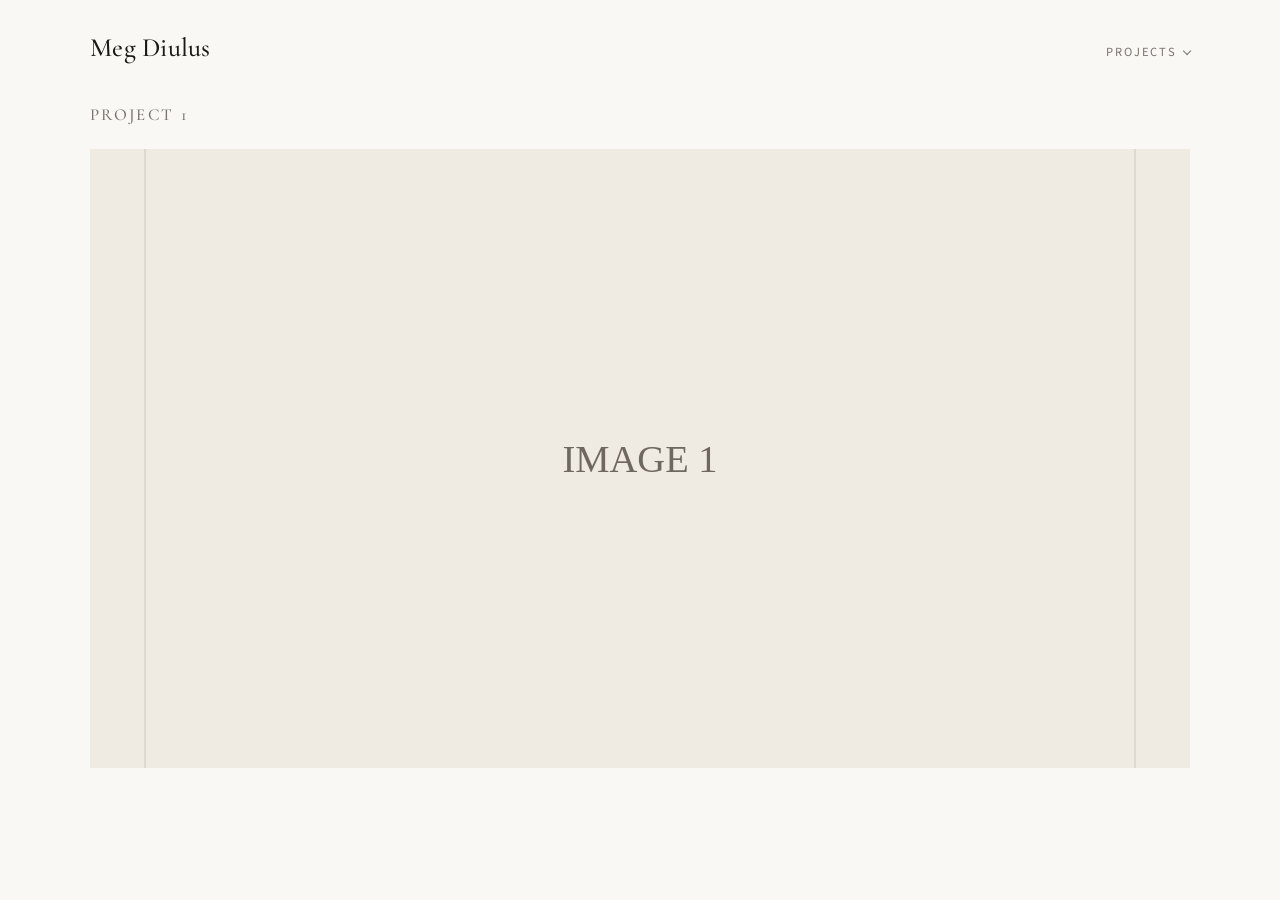
==== projects/project-1.html @ 422d92bd "Simplify the portfolio to a home page and project pages Name links home, a Projects dropdown in the " ====
<!DOCTYPE html>
<html lang="en">
  <head>
    <meta charset="utf-8" />
    <meta name="viewport" content="width=device-width, initial-scale=1" />
    <title>Project 1 — Meg Diulus</title>
    <link rel="preconnect" href="https://fonts.googleapis.com" />
    <link rel="preconnect" href="https://fonts.gstatic.com" crossorigin />
    <link
      href="https://fonts.googleapis.com/css2?family=Cormorant+Garamond:ital,wght@0,500;0,600;1,500&family=Source+Sans+3:wght@400;500&display=swap"
      rel="stylesheet"
    />
    <link rel="stylesheet" href="../styles.css" />
  </head>
  <body>
    <header class="site-header">
      <a class="wordmark" href="../index.html">Meg Diulus</a>
      <details class="nav-drop">
        <summary>Projects</summary>
        <ul>
          <li><a class="is-active" href="project-1.html">Project 1</a></li>
          <li><a href="project-2.html">Project 2</a></li>
          <li><a href="project-3.html">Project 3</a></li>
        </ul>
      </details>
    </header>

    <main class="page">
      <h1 class="page-title">Project 1</h1>
      <img class="feature" src="../assets/image-1.svg" alt="Image 1" />
    </main>
  </body>
</html>
---- styles.css ----
:root {
  --bg: #faf8f5;
  --ink: #1a1917;
  --muted: #7a746c;
  --line: #e6e0d8;
  --paper: #f3eee7;
  --column: min(1100px, 100% - 2 * clamp(1.5rem, 6vw, 4.5rem));
}

* {
  box-sizing: border-box;
}

body {
  margin: 0;
  min-height: 100vh;
  color: var(--ink);
  background: var(--bg);
  font-family: "Source Sans 3", "Helvetica Neue", Helvetica, Arial, sans-serif;
}

img {
  display: block;
  width: 100%;
}

a {
  color: inherit;
  text-decoration: none;
}

.site-header {
  display: flex;
  align-items: baseline;
  justify-content: space-between;
  gap: 2rem;
  width: var(--column);
  margin-inline: auto;
  padding: 2rem 0 1.75rem;
}

.wordmark {
  font-family: "Cormorant Garamond", Georgia, serif;
  font-size: 1.65rem;
  font-weight: 500;
  letter-spacing: 0.01em;
}

.nav-drop {
  position: relative;
}

.nav-drop summary {
  display: inline-flex;
  align-items: center;
  gap: 0.4rem;
  color: var(--muted);
  font-size: 0.78rem;
  letter-spacing: 0.16em;
  text-transform: uppercase;
  list-style: none;
  cursor: pointer;
}

.nav-drop summary::-webkit-details-marker {
  display: none;
}

.nav-drop summary::after {
  content: "";
  width: 0.32rem;
  height: 0.32rem;
  margin-bottom: 0.12rem;
  border-right: 1.4px solid currentColor;
  border-bottom: 1.4px solid currentColor;
  transform: rotate(45deg);
}

.nav-drop ul {
  position: absolute;
  top: calc(100% + 0.7rem);
  right: 0;
  z-index: 10;
  min-width: 11rem;
  margin: 0;
  padding: 0.55rem 0;
  list-style: none;
  background: #fff;
  border: 1px solid var(--line);
  opacity: 0;
  visibility: hidden;
  transform: translateY(-4px);
  transition: opacity 140ms ease, transform 140ms ease, visibility 140ms ease;
}

.nav-drop[open] ul,
.nav-drop:hover ul,
.nav-drop:focus-within ul {
  opacity: 1;
  visibility: visible;
  transform: translateY(0);
}

.nav-drop a {
  display: block;
  padding: 0.45rem 1rem;
  color: var(--ink);
  font-size: 0.95rem;
}

.nav-drop a:hover,
.nav-drop a.is-active {
  color: var(--muted);
}

.page {
  width: var(--column);
  margin-inline: auto;
  padding: 0.75rem 0 6rem;
}

.intro {
  max-width: 34rem;
  margin: 0 0 2.75rem;
  font-family: "Cormorant Garamond", Georgia, serif;
  font-size: 1.5rem;
  font-style: italic;
  font-weight: 500;
  line-height: 1.4;
}

.page-title {
  margin: 0 0 1.5rem;
  font-family: "Cormorant Garamond", Georgia, serif;
  font-size: 1.05rem;
  font-weight: 500;
  letter-spacing: 0.14em;
  text-transform: uppercase;
  color: var(--muted);
}

.grid {
  display: grid;
  grid-template-columns: 1fr;
  gap: 1.75rem;
}

.card {
  display: block;
  color: var(--ink);
}

.card img {
  aspect-ratio: 4 / 3;
  object-fit: cover;
  background: var(--paper);
}

.card span {
  display: block;
  margin-top: 0.7rem;
  font-family: "Cormorant Garamond", Georgia, serif;
  font-size: 1.2rem;
}

.card:hover span {
  color: var(--muted);
}

.feature {
  aspect-ratio: 16 / 9;
  object-fit: cover;
  background: var(--paper);
}

@media (min-width: 760px) {
  .grid {
    grid-template-columns: repeat(3, 1fr);
    gap: 2rem;
  }
}
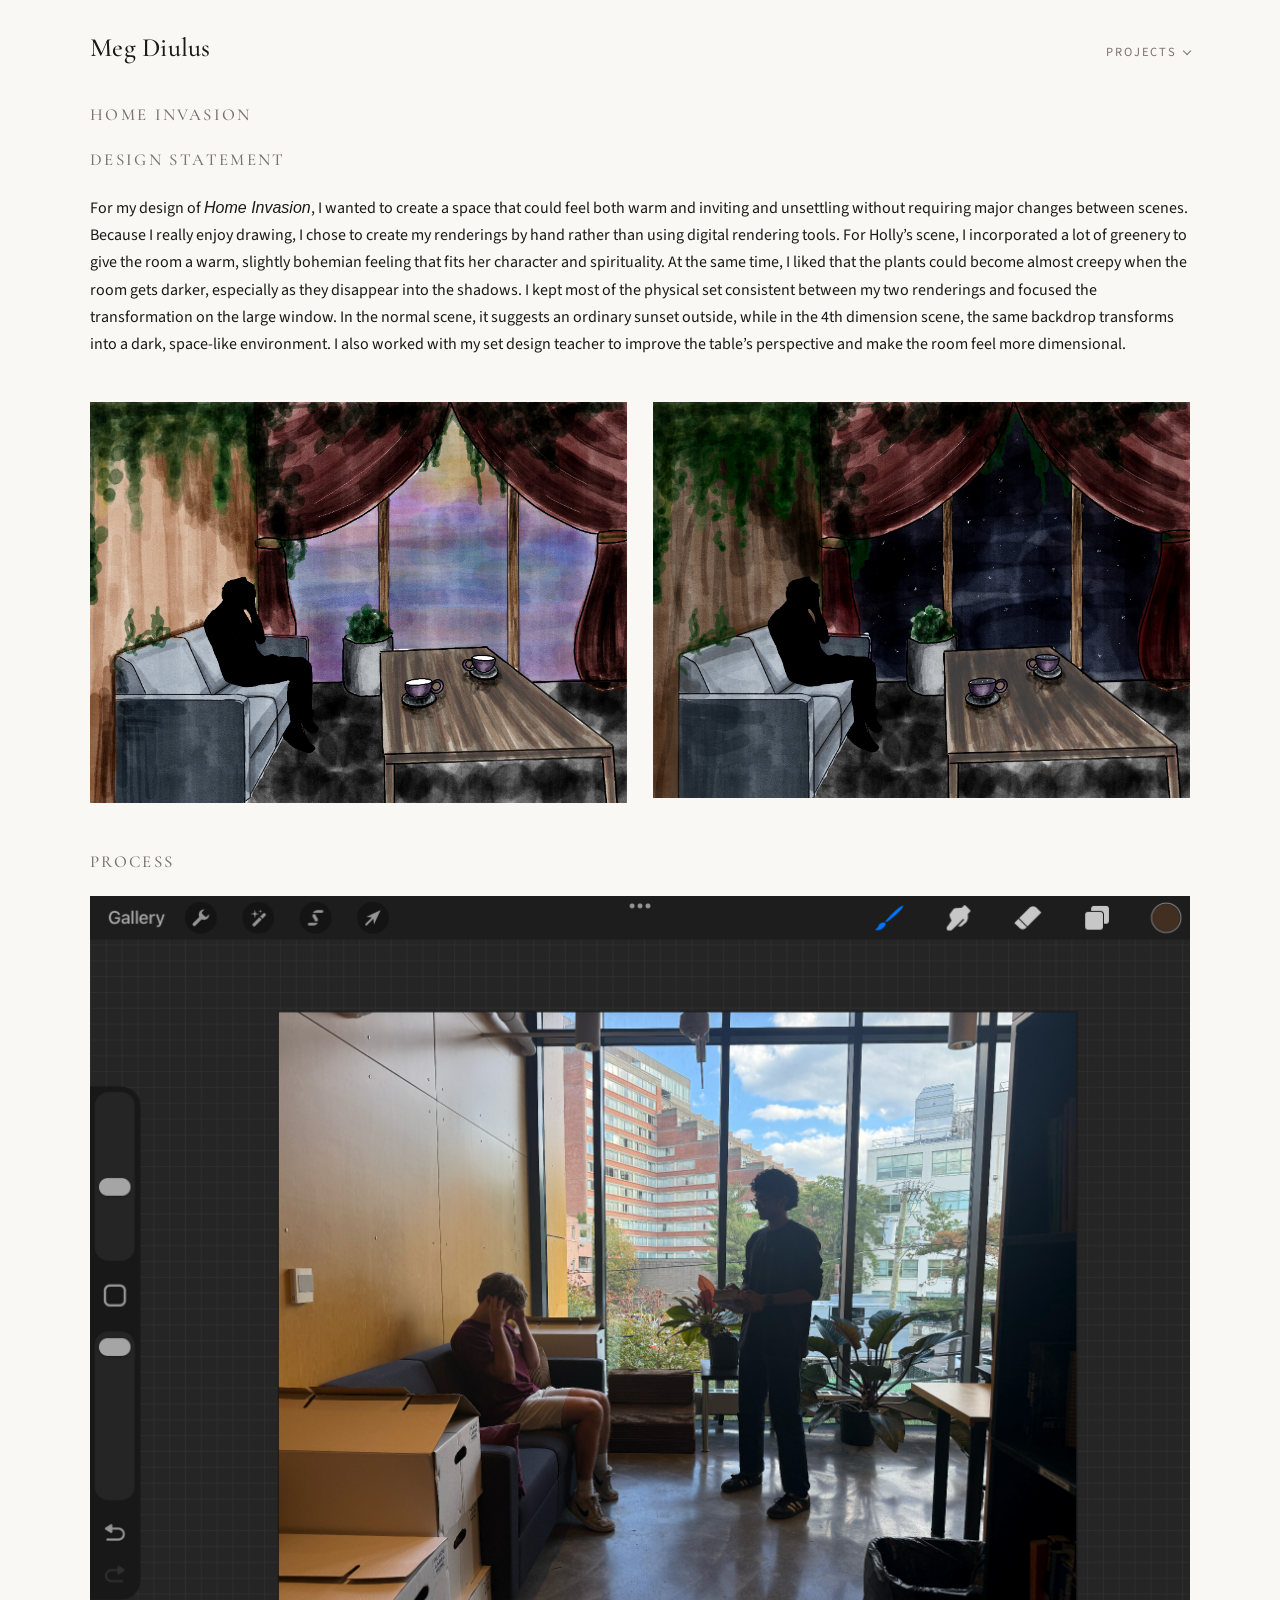
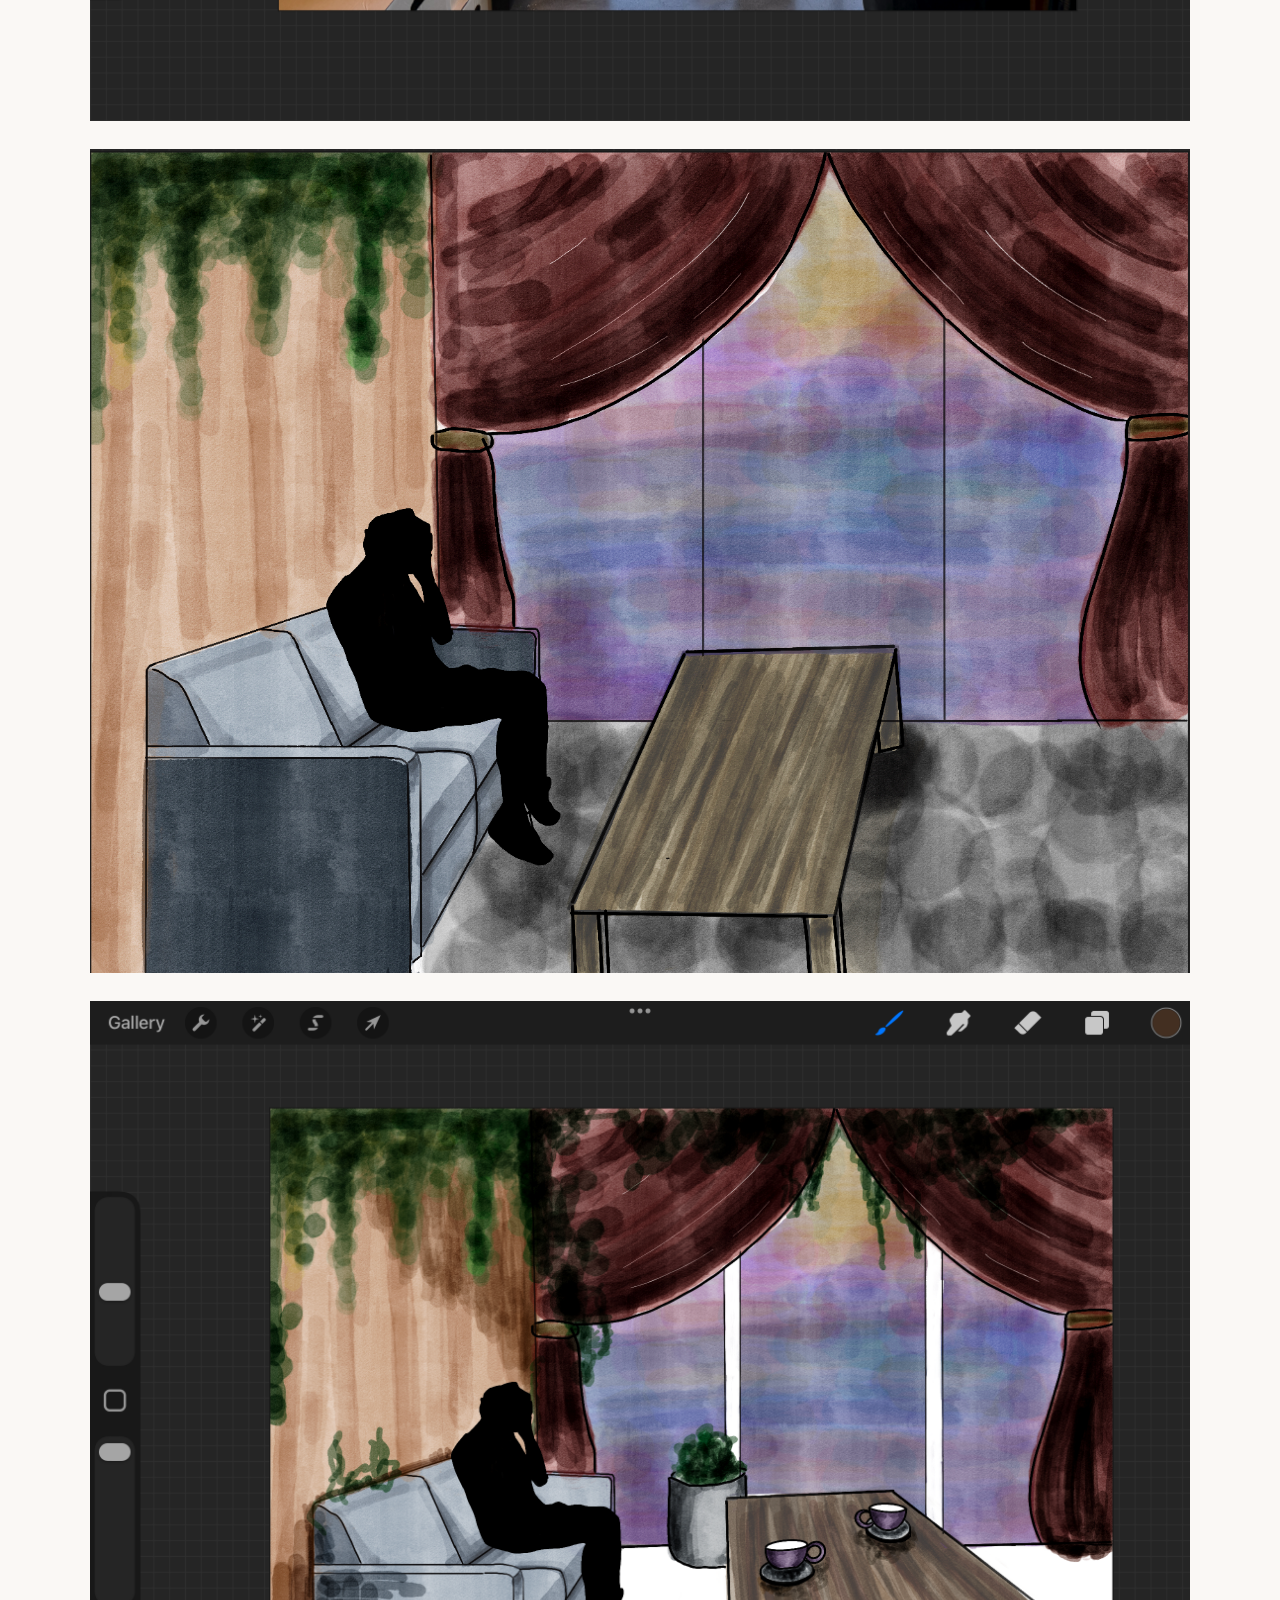
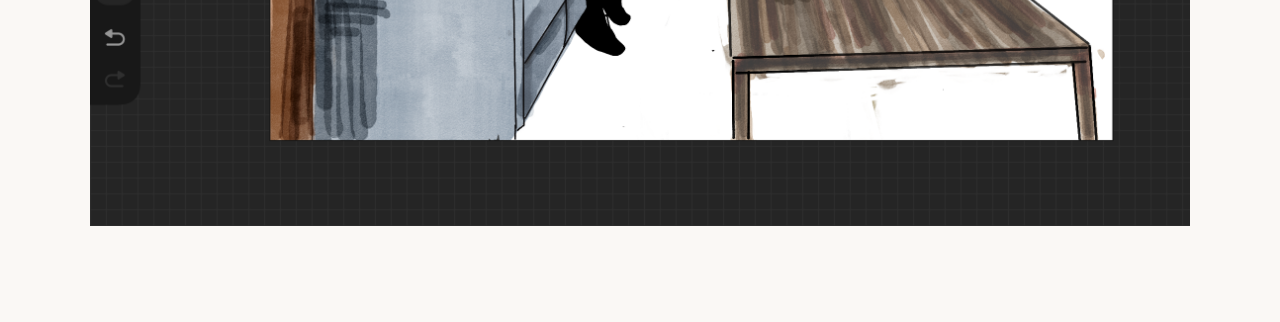
==== commit 957439c3: "Home invasion" ====
--- a/projects/project-1.html
+++ b/projects/project-1.html
@@ -3,7 +3,7 @@
   <head>
     <meta charset="utf-8" />
     <meta name="viewport" content="width=device-width, initial-scale=1" />
-    <title>Project 1 — Meg Diulus</title>
+    <title>Home Invasion — Meg Diulus</title>
     <link rel="preconnect" href="https://fonts.googleapis.com" />
     <link rel="preconnect" href="https://fonts.gstatic.com" crossorigin />
     <link
@@ -18,7 +18,7 @@
       <details class="nav-drop">
         <summary>Projects</summary>
         <ul>
-          <li><a class="is-active" href="project-1.html">Project 1</a></li>
+          <li><a class="is-active" href="project-1.html" aria-current="page">Home Invasion</a></li>
           <li><a href="project-2.html">Project 2</a></li>
           <li><a href="project-3.html">Project 3</a></li>
         </ul>
@@ -26,8 +26,24 @@
     </header>
 
     <main class="page">
-      <h1 class="page-title">Project 1</h1>
-      <img class="feature" src="../assets/image-1.svg" alt="Image 1" />
+      <h1 class="page-title">Home Invasion</h1>
+      <section class="design-statement" aria-labelledby="design-statement-title">
+        <h2 class="page-title" id="design-statement-title">Design Statement</h2>
+        <p>For my design of <em>Home Invasion</em>, I wanted to create a space that could feel both warm and inviting and unsettling without requiring major changes between scenes. Because I really enjoy drawing, I chose to create my renderings by hand rather than using digital rendering tools. For Holly’s scene, I incorporated a lot of greenery to give the room a warm, slightly bohemian feeling that fits her character and spirituality. At the same time, I liked that the plants could become almost creepy when the room gets darker, especially as they disappear into the shadows. I kept most of the physical set consistent between my two renderings and focused the transformation on the large window. In the normal scene, it suggests an ordinary sunset outside, while in the 4th dimension scene, the same backdrop transforms into a dark, space-like environment. I also worked with my set design teacher to improve the table’s perspective and make the room feel more dimensional.</p>
+      </section>
+      <div class="project-gallery design-renderings">
+        <img src="../assets/NonMonster.jpg" alt="Home Invasion set without the monster" />
+        <img src="../assets/Monster.jpg" alt="Home Invasion set with the monster" loading="lazy" />
+      </div>
+
+      <section class="process" aria-labelledby="process-title">
+        <h2 class="page-title" id="process-title">Process</h2>
+        <div class="project-gallery">
+          <img src="../assets/Process1.PNG" alt="Home Invasion process image 1" loading="lazy" />
+          <img src="../assets/Process2.jpg" alt="Home Invasion process image 2" loading="lazy" />
+          <img src="../assets/Process3.PNG" alt="Home Invasion process image 3" loading="lazy" />
+        </div>
+      </section>
     </main>
   </body>
 </html>
--- a/styles.css
+++ b/styles.css
@@ -173,6 +173,35 @@
   background: var(--paper);
 }
 
+.design-statement {
+  margin-bottom: 2.75rem;
+}
+
+.design-statement p {
+  margin: 0;
+  line-height: 1.7;
+}
+
+.project-gallery {
+  display: grid;
+  gap: 1.75rem;
+}
+
+.project-gallery img {
+  height: auto;
+  background: var(--paper);
+}
+
+.design-renderings {
+  grid-template-columns: repeat(2, minmax(0, 1fr));
+  align-items: start;
+  gap: clamp(0.5rem, 2vw, 1.75rem);
+}
+
+.process {
+  margin-top: 3rem;
+}
+
 @media (min-width: 760px) {
   .grid {
     grid-template-columns: repeat(3, 1fr);
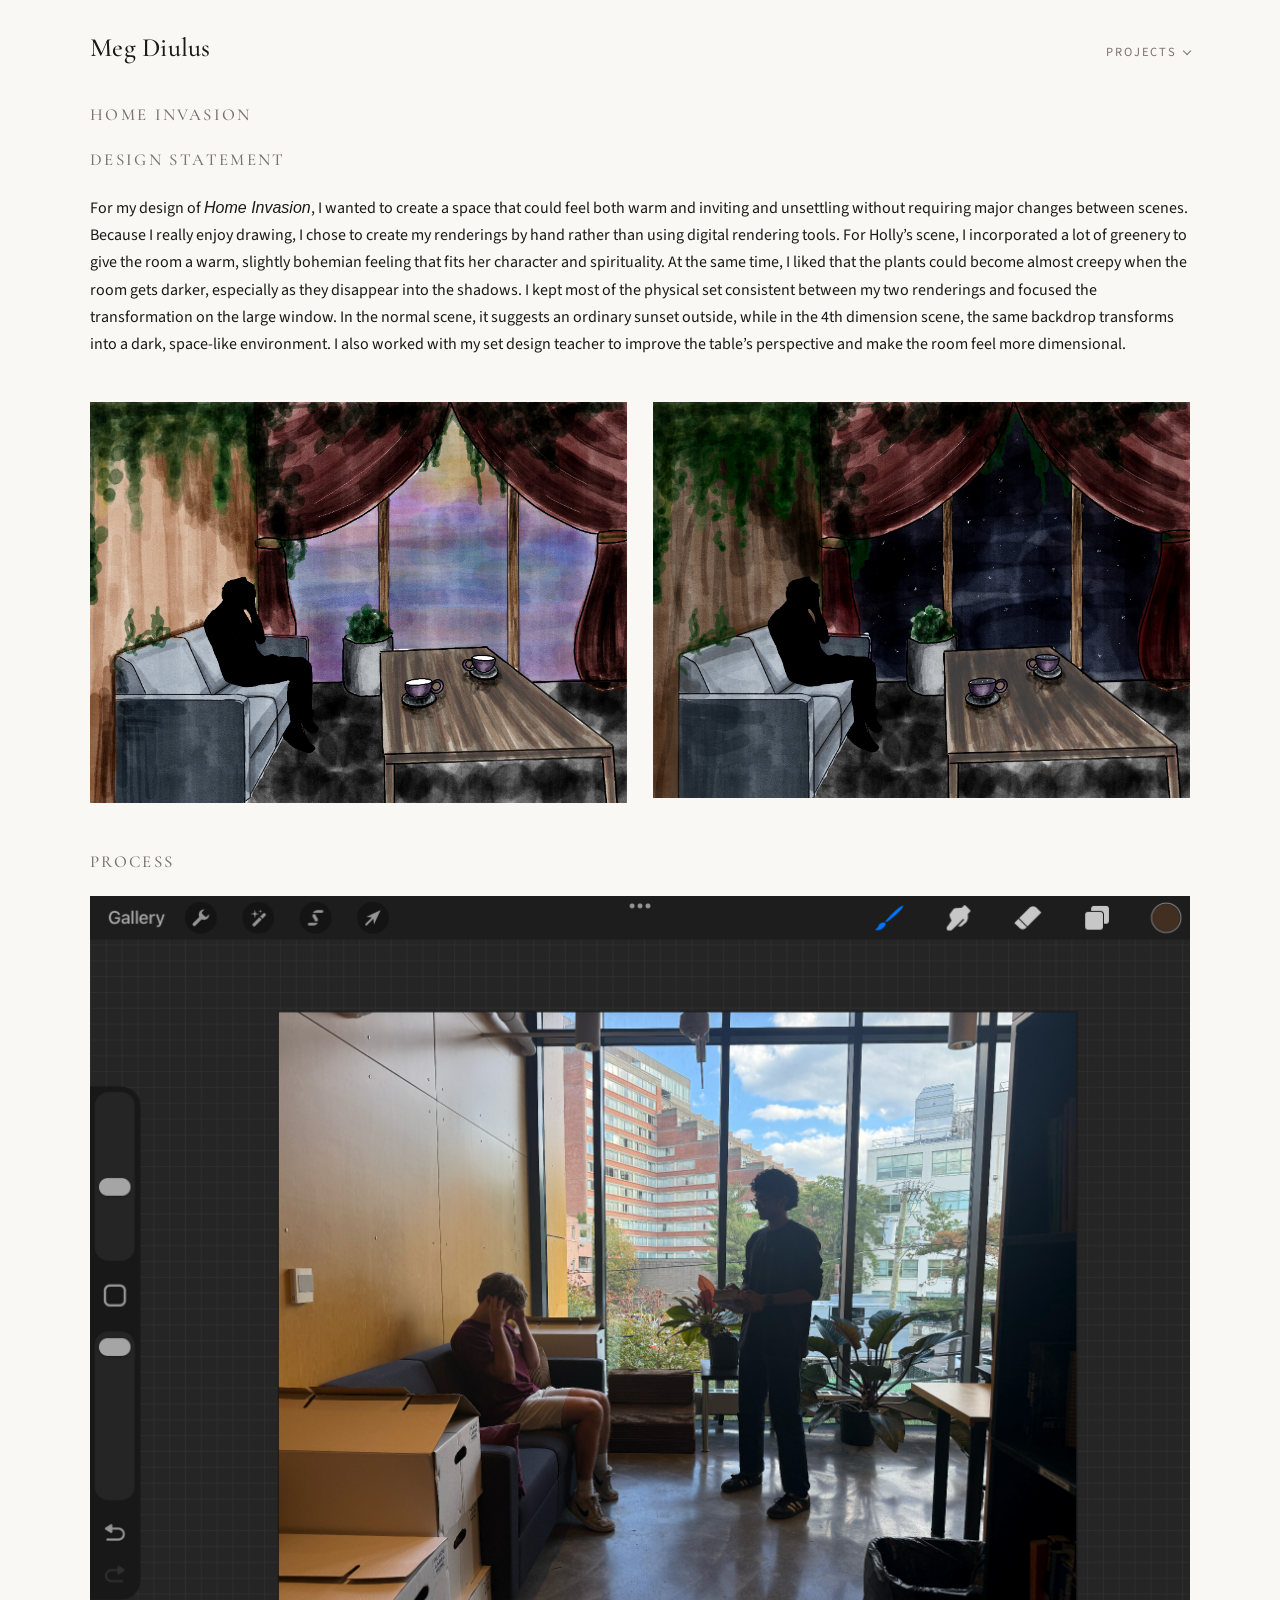
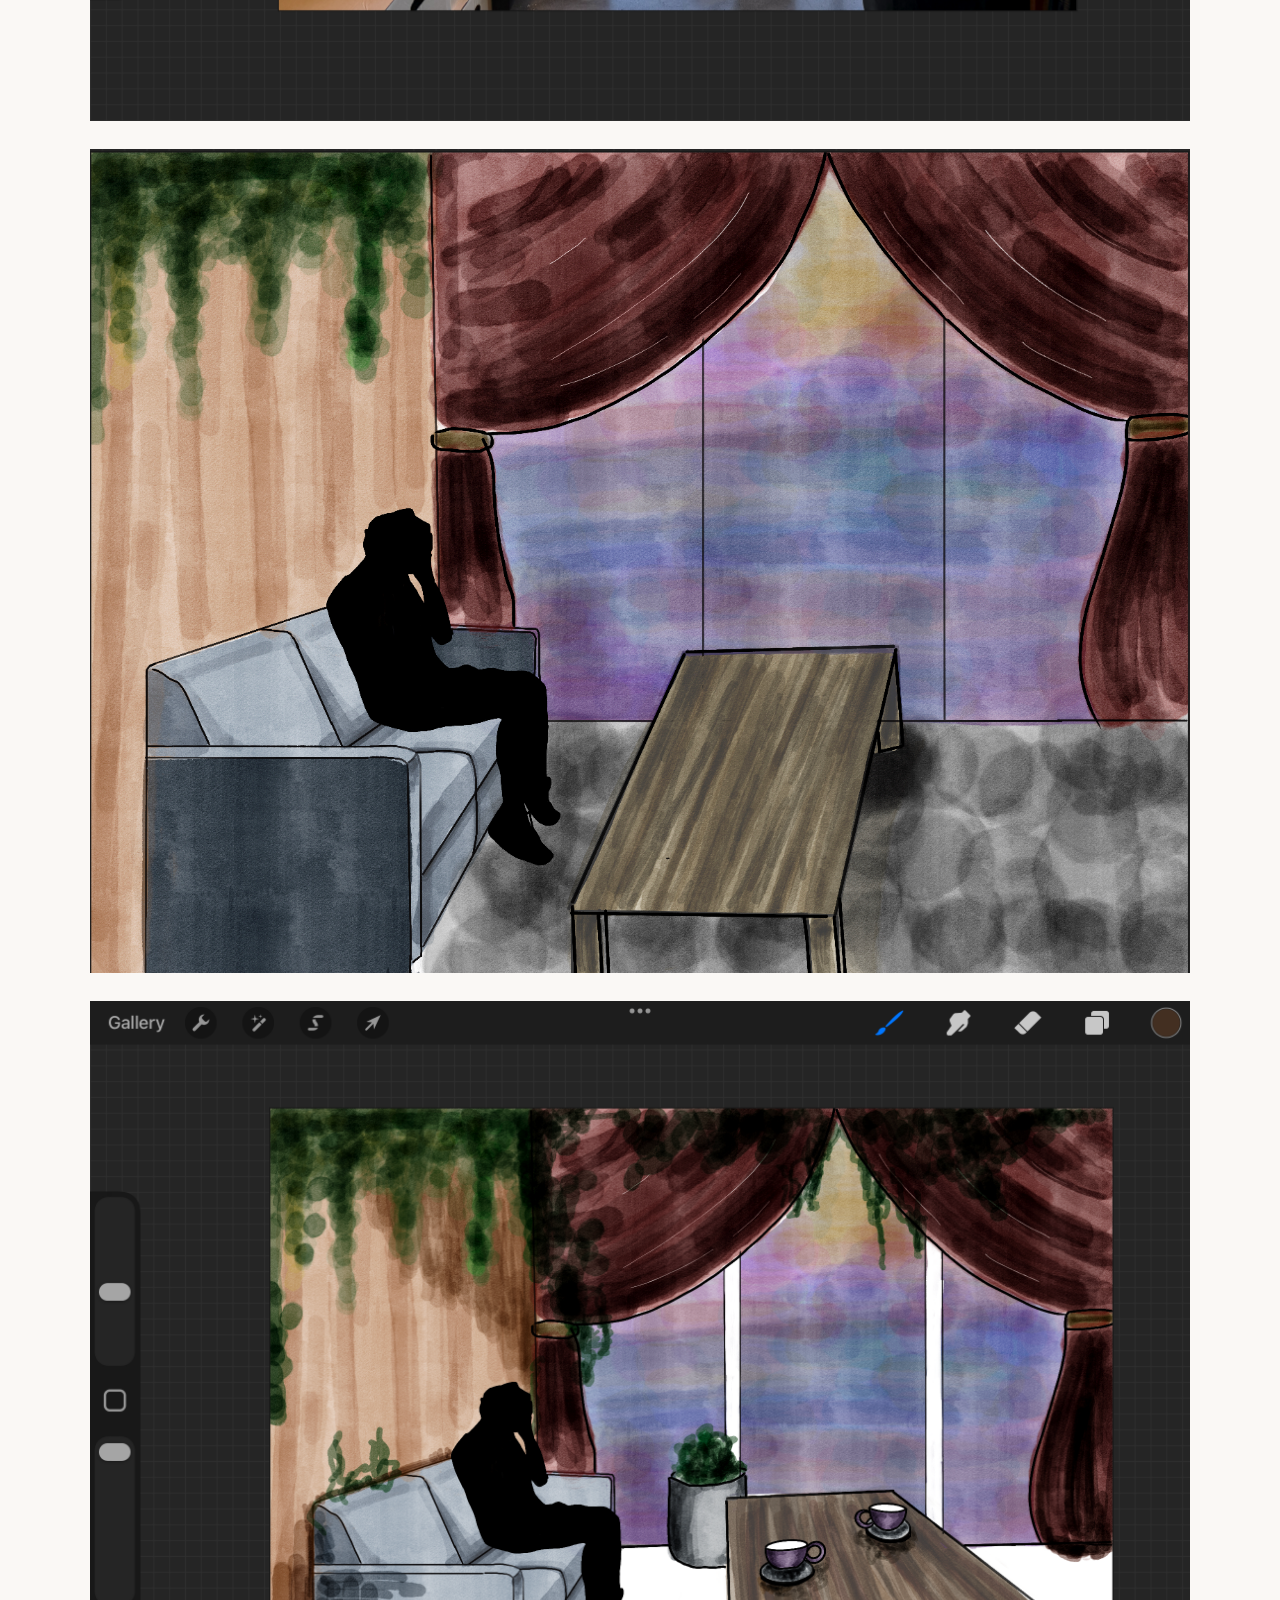
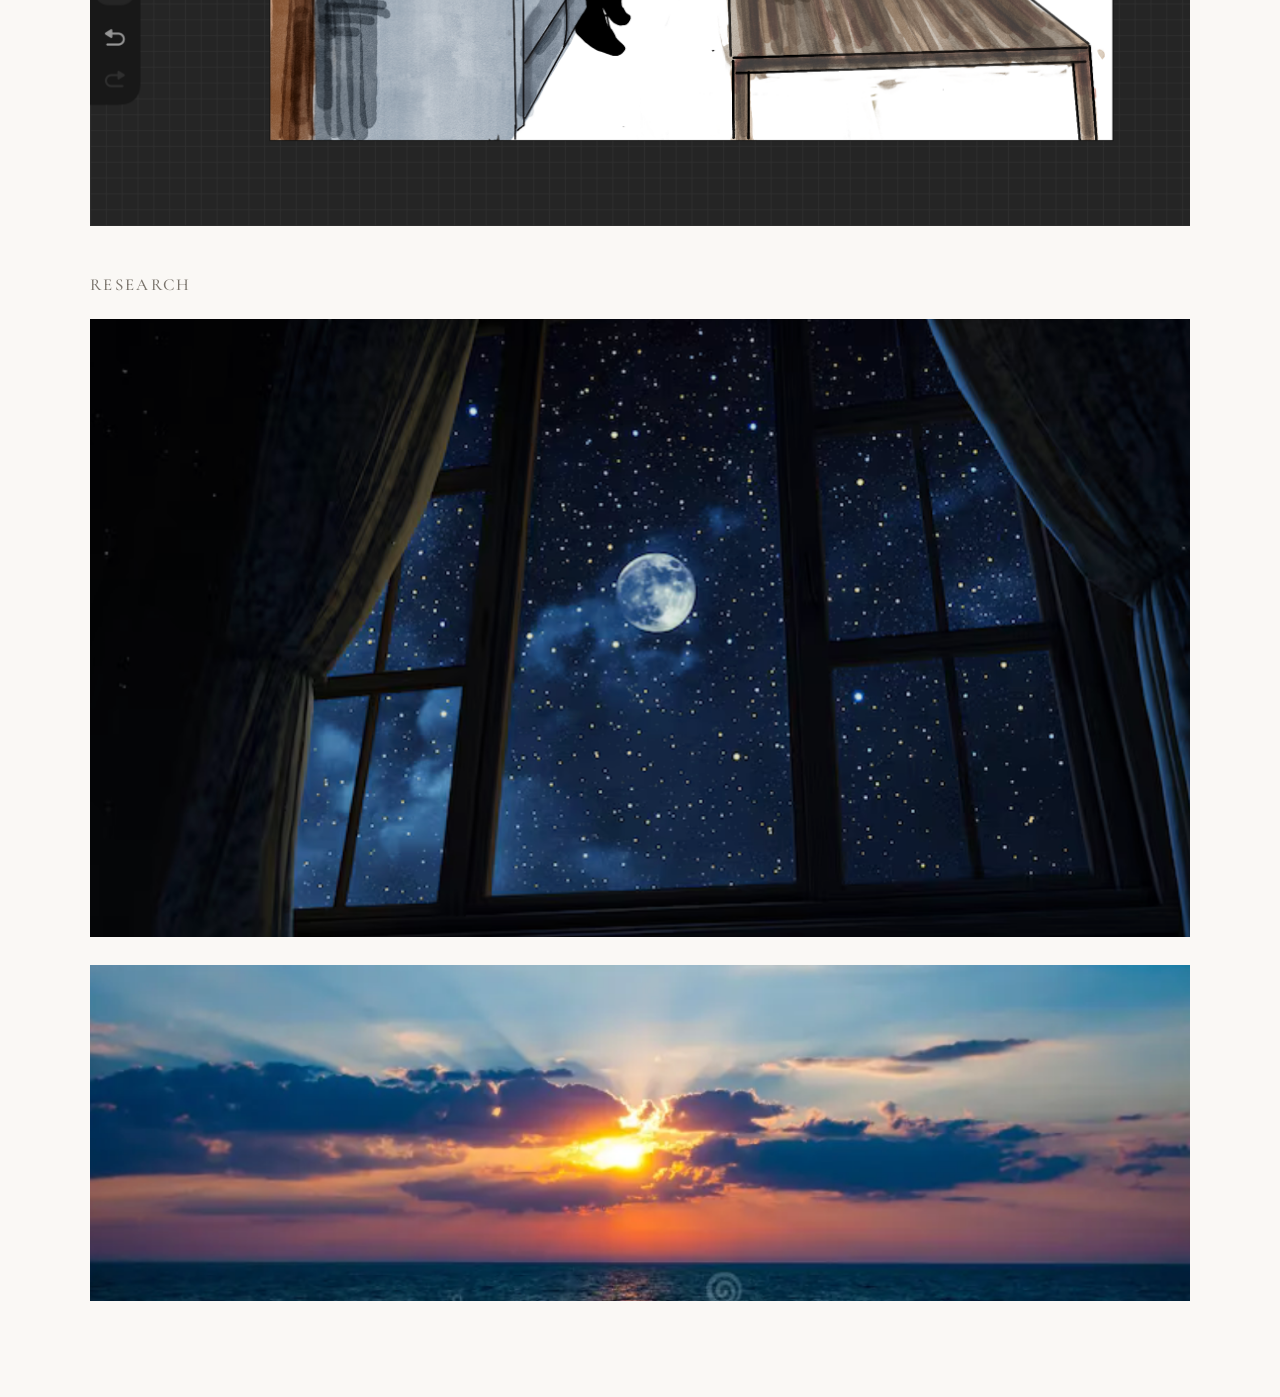
==== commit b5eebd31: "Reaecrh images" ====
--- a/projects/project-1.html
+++ b/projects/project-1.html
@@ -44,6 +44,14 @@
           <img src="../assets/Process3.PNG" alt="Home Invasion process image 3" loading="lazy" />
         </div>
       </section>
+
+      <section class="research" aria-labelledby="research-title">
+        <h2 class="page-title" id="research-title">Research</h2>
+        <div class="project-gallery">
+          <img src="../assets/Research1.png" alt="Home Invasion research image 1" loading="lazy" />
+          <img src="../assets/Research2.png" alt="Home Invasion research image 2" loading="lazy" />
+        </div>
+      </section>
     </main>
   </body>
 </html>
--- a/styles.css
+++ b/styles.css
@@ -198,6 +198,7 @@
   gap: clamp(0.5rem, 2vw, 1.75rem);
 }
 
+.research,
 .process {
   margin-top: 3rem;
 }
